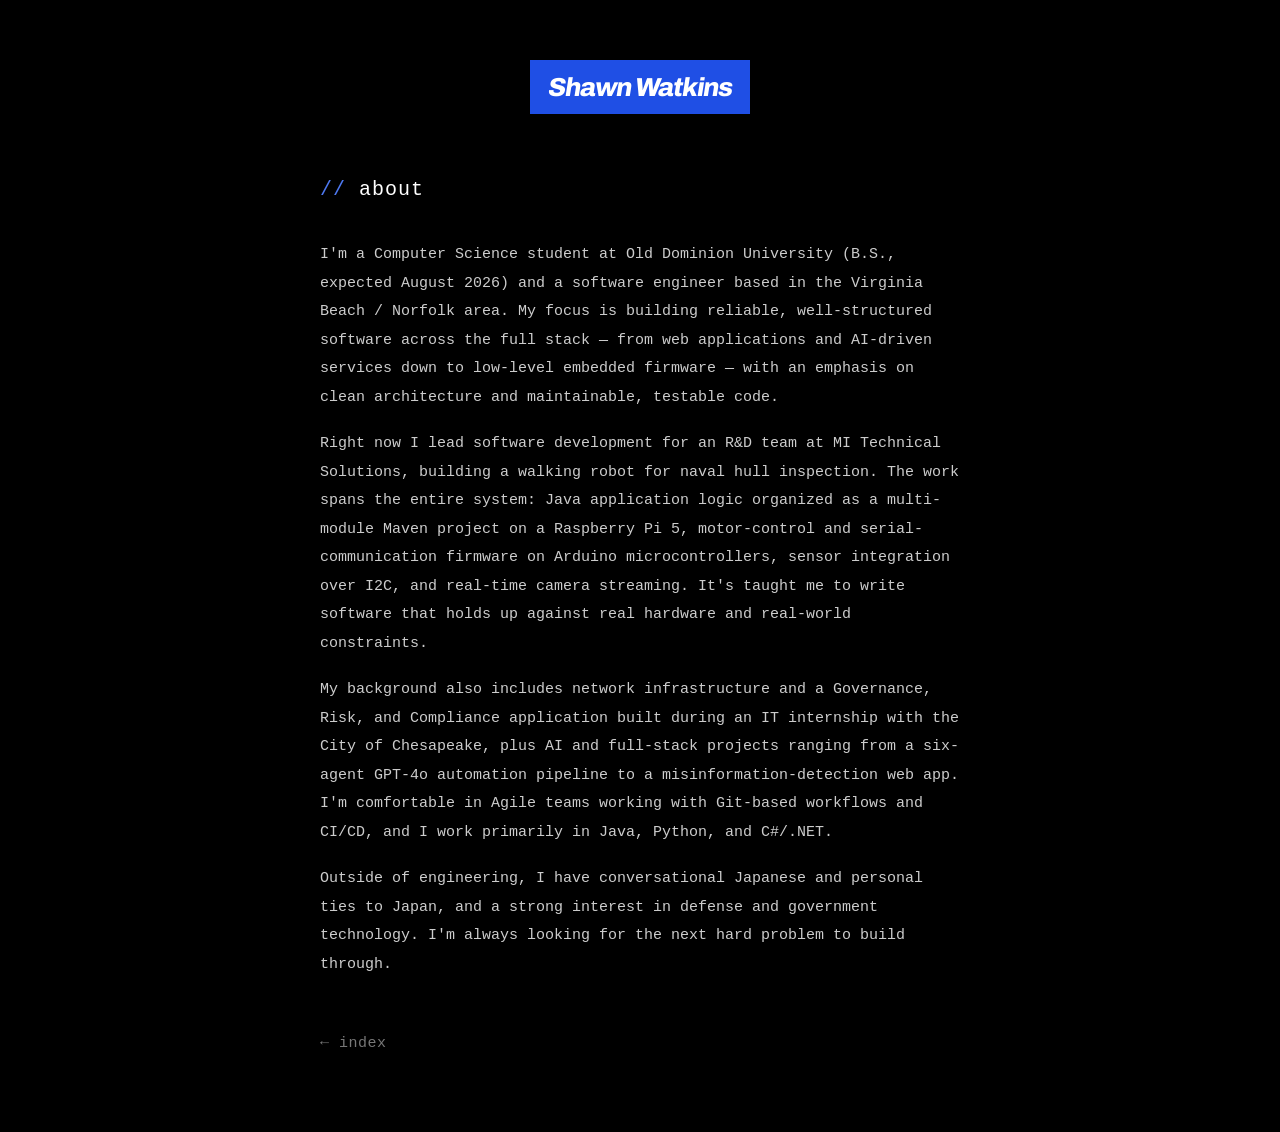
==== about.html @ 0d51aaa3 "Initial Web Files" ====
<!DOCTYPE html>
<html lang="en">
<head>
<meta charset="UTF-8">
<meta name="viewport" content="width=device-width, initial-scale=1.0">
<title>about — Shawn Watkins</title>
<link rel="preconnect" href="https://fonts.googleapis.com">
<link rel="preconnect" href="https://fonts.gstatic.com" crossorigin>
<link href="https://fonts.googleapis.com/css2?family=Archivo:wght@800&display=swap" rel="stylesheet">
<link rel="stylesheet" href="style.css">
</head>
<body>

  <a class="wordmark-box small" href="index.html"><span class="wordmark">Shawn Watkins</span></a>

  <div class="page">
    <h1>about</h1>
    <div class="prose">
      <p>I'm a Computer Science student at Old Dominion University (B.S., expected August 2026) and a software engineer based in the Virginia Beach / Norfolk area. My focus is building reliable, well-structured software across the full stack &mdash; from web applications and AI-driven services down to low-level embedded firmware &mdash; with an emphasis on clean architecture and maintainable, testable code.</p>
      <p>Right now I lead software development for an R&amp;D team at MI Technical Solutions, building a walking robot for naval hull inspection. The work spans the entire system: Java application logic organized as a multi-module Maven project on a Raspberry Pi 5, motor-control and serial-communication firmware on Arduino microcontrollers, sensor integration over I2C, and real-time camera streaming. It's taught me to write software that holds up against real hardware and real-world constraints.</p>
      <p>My background also includes network infrastructure and a Governance, Risk, and Compliance application built during an IT internship with the City of Chesapeake, plus AI and full-stack projects ranging from a six-agent GPT-4o automation pipeline to a misinformation-detection web app. I'm comfortable in Agile teams working with Git-based workflows and CI/CD, and I work primarily in Java, Python, and C#/.NET.</p>
      <p>Outside of engineering, I have conversational Japanese and personal ties to Japan, and a strong interest in defense and government technology. I'm always looking for the next hard problem to build through.</p>
    </div>
    <div class="back"><a href="index.html">&larr; index</a></div>
  </div>

</body>
</html>
---- style.css ----
/* ---- Shawn Watkins — brutalist monospace portfolio ---- */

* { margin: 0; padding: 0; box-sizing: border-box; }

html, body {
  background: #000000;
  color: #ffffff;
  font-family: "Courier New", Courier, monospace;
  -webkit-font-smoothing: antialiased;
}

body {
  min-height: 100vh;
  display: flex;
  flex-direction: column;
  align-items: center;
  padding: 60px 24px 80px;
}

/* ---- Box wordmark ---- */
.wordmark-box {
  background: #1F4FE5;
  height: 80px;
  padding: 0 26px;
  display: inline-flex;
  align-items: center;
  justify-content: center;
  text-decoration: none;
}
.wordmark-box.small {
  height: 54px;
  padding: 0 18px;
}
.wordmark {
  font-family: "Archivo", "Arial Black", sans-serif;
  font-weight: 800;
  color: #ffffff;
  font-size: 40px;
  letter-spacing: -1px;
  line-height: 1;
  display: inline-block;
  transform: skewX(-9deg);
  font-style: normal;
  white-space: nowrap;
}
.wordmark-box.small .wordmark { font-size: 26px; }

/* ---- Timestamp ---- */
.timestamp {
  color: #ffffff;
  font-size: 17px;
  margin-top: 24px;
  letter-spacing: 0.5px;
}

/* ---- Navigation (landing) ---- */
.gap { height: 150px; }

nav.main {
  display: flex;
  flex-direction: column;
  align-items: flex-start;
  gap: 34px;
}
nav.main a {
  color: #ffffff;
  text-decoration: none;
  font-size: 17px;
  letter-spacing: 0.5px;
  transition: color 0.15s ease;
}
nav.main a:hover { color: #4D78F0; }

/* ---- Social row ---- */
.social {
  display: flex;
  gap: 26px;
  margin-top: 64px;
  color: #5a5a5a;
  font-size: 22px;
}
.social a { color: #5a5a5a; text-decoration: none; transition: color 0.15s ease; }
.social a:hover { color: #ffffff; }

/* ---- Content pages ---- */
.page {
  width: 100%;
  max-width: 640px;
  margin-top: 64px;
}
.page h1 {
  font-size: 20px;
  font-weight: normal;
  letter-spacing: 1px;
  margin-bottom: 40px;
  color: #ffffff;
}
.page h1::before { content: "// "; color: #4D78F0; }

.entry { margin-bottom: 40px; }
.entry .title {
  font-size: 16px;
  color: #ffffff;
  letter-spacing: 0.5px;
}
.entry .meta {
  font-size: 14px;
  color: #777777;
  margin: 4px 0 12px;
}
.entry .stack {
  font-size: 13px;
  color: #4D78F0;
  margin-bottom: 12px;
  letter-spacing: 0.5px;
}
.entry ul { list-style: none; }
.entry li {
  font-size: 14px;
  color: #cccccc;
  line-height: 1.7;
  padding-left: 18px;
  position: relative;
  margin-bottom: 6px;
}
.entry li::before {
  content: "—";
  position: absolute;
  left: 0;
  color: #555555;
}

.entry .desc {
  font-size: 13px;
  color: #a8a8a8;
  line-height: 1.85;
  margin-bottom: 14px;
}

.entry .link {
  font-size: 13px;
  margin-top: 10px;
}
.entry .link a {
  color: #ffffff;
  text-decoration: none;
  letter-spacing: 0.5px;
  border-bottom: 1px solid #4D78F0;
  padding-bottom: 2px;
}
.entry .link a:hover { color: #4D78F0; }

.prose p {
  font-size: 15px;
  color: #cccccc;
  line-height: 1.9;
  margin-bottom: 18px;
}

.skills-grid { line-height: 2; }
.skills-grid .row { font-size: 14px; margin-bottom: 4px; }
.skills-grid .k { color: #777777; }
.skills-grid .v { color: #ffffff; }

.contact-list { line-height: 2.4; }
.contact-list a, .contact-list span {
  color: #ffffff;
  font-size: 16px;
  text-decoration: none;
  letter-spacing: 0.5px;
  display: block;
}
.contact-list .lbl { color: #777777; font-size: 13px; }
.contact-list a:hover { color: #4D78F0; }

/* ---- Back link ---- */
.back {
  margin-top: 56px;
  font-size: 15px;
}
.back a { color: #777777; text-decoration: none; letter-spacing: 0.5px; }
.back a:hover { color: #ffffff; }
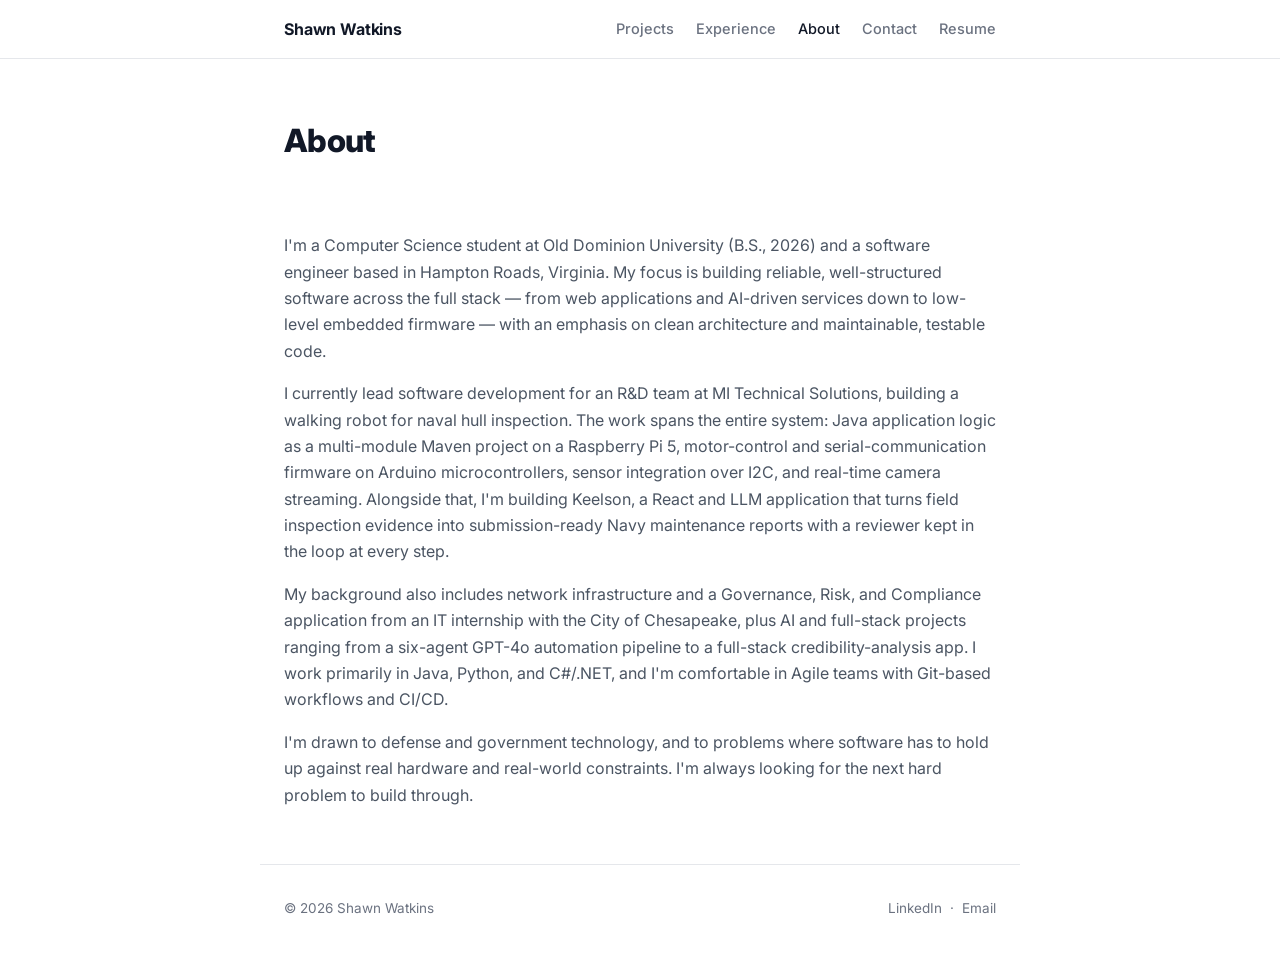
==== commit bd2b4ff2: "New site" ====
--- a/about.html
+++ b/about.html
@@ -3,26 +3,41 @@
 <head>
 <meta charset="UTF-8">
 <meta name="viewport" content="width=device-width, initial-scale=1.0">
-<title>about — Shawn Watkins</title>
+<title>About — Shawn Watkins</title>
 <link rel="preconnect" href="https://fonts.googleapis.com">
 <link rel="preconnect" href="https://fonts.gstatic.com" crossorigin>
-<link href="https://fonts.googleapis.com/css2?family=Archivo:wght@800&display=swap" rel="stylesheet">
+<link href="https://fonts.googleapis.com/css2?family=Inter:wght@400;500;600;700;800&display=swap" rel="stylesheet">
 <link rel="stylesheet" href="style.css">
 </head>
 <body>
 
-  <a class="wordmark-box small" href="index.html"><span class="wordmark">Shawn Watkins</span></a>
+<header class="site-header">
+  <nav class="nav">
+    <a class="brand" href="index.html">Shawn Watkins</a>
+    <div class="links">
+      <a href="projects.html">Projects</a>
+      <a href="experience.html">Experience</a>
+      <a href="about.html" class="active">About</a>
+      <a href="contact.html">Contact</a>
+      <a href="Shawn_Watkins_Resume.pdf" target="_blank">Resume</a>
+    </div>
+  </nav>
+</header>
 
-  <div class="page">
-    <h1>about</h1>
-    <div class="prose">
-      <p>I'm a Computer Science student at Old Dominion University (B.S., expected August 2026) and a software engineer based in the Virginia Beach / Norfolk area. My focus is building reliable, well-structured software across the full stack &mdash; from web applications and AI-driven services down to low-level embedded firmware &mdash; with an emphasis on clean architecture and maintainable, testable code.</p>
-      <p>Right now I lead software development for an R&amp;D team at MI Technical Solutions, building a walking robot for naval hull inspection. The work spans the entire system: Java application logic organized as a multi-module Maven project on a Raspberry Pi 5, motor-control and serial-communication firmware on Arduino microcontrollers, sensor integration over I2C, and real-time camera streaming. It's taught me to write software that holds up against real hardware and real-world constraints.</p>
-      <p>My background also includes network infrastructure and a Governance, Risk, and Compliance application built during an IT internship with the City of Chesapeake, plus AI and full-stack projects ranging from a six-agent GPT-4o automation pipeline to a misinformation-detection web app. I'm comfortable in Agile teams working with Git-based workflows and CI/CD, and I work primarily in Java, Python, and C#/.NET.</p>
-      <p>Outside of engineering, I have conversational Japanese and personal ties to Japan, and a strong interest in defense and government technology. I'm always looking for the next hard problem to build through.</p>
-    </div>
-    <div class="back"><a href="index.html">&larr; index</a></div>
-  </div>
+<main>
+  <div class="page-title"><h1>About</h1></div>
+  <section style="border-bottom:none;" class="prose">
+    <p>I'm a Computer Science student at Old Dominion University (B.S., 2026) and a software engineer based in Hampton Roads, Virginia. My focus is building reliable, well-structured software across the full stack — from web applications and AI-driven services down to low-level embedded firmware — with an emphasis on clean architecture and maintainable, testable code.</p>
+    <p>I currently lead software development for an R&amp;D team at MI Technical Solutions, building a walking robot for naval hull inspection. The work spans the entire system: Java application logic as a multi-module Maven project on a Raspberry Pi 5, motor-control and serial-communication firmware on Arduino microcontrollers, sensor integration over I2C, and real-time camera streaming. Alongside that, I'm building Keelson, a React and LLM application that turns field inspection evidence into submission-ready Navy maintenance reports with a reviewer kept in the loop at every step.</p>
+    <p>My background also includes network infrastructure and a Governance, Risk, and Compliance application from an IT internship with the City of Chesapeake, plus AI and full-stack projects ranging from a six-agent GPT-4o automation pipeline to a full-stack credibility-analysis app. I work primarily in Java, Python, and C#/.NET, and I'm comfortable in Agile teams with Git-based workflows and CI/CD.</p>
+    <p>I'm drawn to defense and government technology, and to problems where software has to hold up against real hardware and real-world constraints. I'm always looking for the next hard problem to build through.</p>
+  </section>
+</main>
+
+<footer>
+  <span>© 2026 Shawn Watkins</span>
+  <span><a href="https://www.linkedin.com/in/shawn-watkins-51b217351" target="_blank">LinkedIn</a> &nbsp;·&nbsp; <a href="mailto:shawnwatkins120@gmail.com">Email</a></span>
+</footer>
 
 </body>
 </html>
--- a/style.css
+++ b/style.css
@@ -1,182 +1,129 @@
-/* ---- Shawn Watkins — brutalist monospace portfolio ---- */
+/* ---- Shawn Watkins — clean professional portfolio ---- */
+:root {
+  --bg: #ffffff;
+  --surface: #f8fafc;
+  --border: #e5e7eb;
+  --text: #111827;
+  --text-soft: #4b5563;
+  --text-mute: #6b7280;
+  --accent: #2563eb;
+  --accent-soft: #eff4ff;
+  --max: 760px;
+}
+* { margin: 0; padding: 0; box-sizing: border-box; }
+html { scroll-behavior: smooth; }
+body {
+  background: var(--bg);
+  color: var(--text-soft);
+  font-family: "Inter", -apple-system, BlinkMacSystemFont, "Segoe UI", Roboto, Helvetica, Arial, sans-serif;
+  line-height: 1.65;
+  -webkit-font-smoothing: antialiased;
+  font-size: 16px;
+}
+a { color: var(--accent); text-decoration: none; }
+a:hover { text-decoration: underline; }
 
-* { margin: 0; padding: 0; box-sizing: border-box; }
+/* ---- Header / nav ---- */
+.site-header {
+  border-bottom: 1px solid var(--border);
+  position: sticky; top: 0;
+  background: rgba(255,255,255,0.85);
+  backdrop-filter: saturate(180%) blur(8px);
+  z-index: 10;
+}
+.nav {
+  max-width: var(--max); margin: 0 auto;
+  padding: 16px 24px;
+  display: flex; align-items: center; justify-content: space-between;
+}
+.nav .brand { font-weight: 700; color: var(--text); font-size: 16px; letter-spacing: -0.01em; }
+.nav .brand:hover { text-decoration: none; color: var(--accent); }
+.nav .links { display: flex; gap: 22px; }
+.nav .links a { color: var(--text-mute); font-size: 14.5px; font-weight: 500; }
+.nav .links a:hover { color: var(--text); text-decoration: none; }
+.nav .links a.active { color: var(--text); }
 
-html, body {
-  background: #000000;
-  color: #ffffff;
-  font-family: "Courier New", Courier, monospace;
-  -webkit-font-smoothing: antialiased;
+/* ---- Layout ---- */
+main { max-width: var(--max); margin: 0 auto; padding: 0 24px; }
+section { padding: 56px 0; border-bottom: 1px solid var(--border); }
+section:last-of-type { border-bottom: none; }
+.eyebrow {
+  font-size: 12px; font-weight: 600; letter-spacing: 0.08em;
+  text-transform: uppercase; color: var(--text-mute); margin-bottom: 20px;
 }
 
-body {
-  min-height: 100vh;
-  display: flex;
-  flex-direction: column;
-  align-items: center;
-  padding: 60px 24px 80px;
+/* ---- Hero ---- */
+.hero { padding: 72px 0 56px; border-bottom: 1px solid var(--border); }
+.hero h1 { font-size: 42px; font-weight: 800; color: var(--text); letter-spacing: -0.03em; line-height: 1.1; }
+.hero .role { font-size: 19px; color: var(--text); font-weight: 600; margin-top: 12px; }
+.hero .tagline { font-size: 17px; color: var(--text-soft); margin-top: 14px; max-width: 600px; }
+.hero .meta { font-size: 14.5px; color: var(--text-mute); margin-top: 16px; }
+.hero .cta { display: flex; gap: 14px; margin-top: 26px; flex-wrap: wrap; }
+.btn {
+  display: inline-flex; align-items: center; gap: 7px;
+  font-size: 14.5px; font-weight: 600; padding: 9px 16px; border-radius: 8px;
 }
+.btn-primary { background: var(--accent); color: #fff; }
+.btn-primary:hover { background: #1d4ed8; text-decoration: none; }
+.btn-ghost { border: 1px solid var(--border); color: var(--text); }
+.btn-ghost:hover { border-color: #cbd5e1; background: var(--surface); text-decoration: none; }
 
-/* ---- Box wordmark ---- */
-.wordmark-box {
-  background: #1F4FE5;
-  height: 80px;
-  padding: 0 26px;
-  display: inline-flex;
-  align-items: center;
-  justify-content: center;
-  text-decoration: none;
+/* ---- Section titles for sub-pages ---- */
+.page-title { padding: 56px 0 8px; }
+.page-title h1 { font-size: 32px; font-weight: 800; color: var(--text); letter-spacing: -0.02em; }
+.page-title p { color: var(--text-mute); margin-top: 8px; }
+
+/* ---- Prose ---- */
+.prose p { margin-bottom: 16px; }
+.prose p:last-child { margin-bottom: 0; }
+
+/* ---- Project cards ---- */
+.projects { display: flex; flex-direction: column; gap: 18px; }
+.card {
+  border: 1px solid var(--border); border-radius: 12px; padding: 24px;
+  transition: border-color 0.15s ease, box-shadow 0.15s ease;
 }
-.wordmark-box.small {
-  height: 54px;
-  padding: 0 18px;
+.card:hover { border-color: #cbd5e1; box-shadow: 0 4px 16px rgba(15,23,42,0.05); }
+.card .card-top { display: flex; justify-content: space-between; align-items: baseline; gap: 12px; }
+.card h3 { font-size: 18px; color: var(--text); font-weight: 700; }
+.card .flag {
+  font-size: 11px; font-weight: 600; letter-spacing: 0.04em; text-transform: uppercase;
+  color: var(--accent); background: var(--accent-soft); padding: 3px 9px; border-radius: 999px; white-space: nowrap;
 }
-.wordmark {
-  font-family: "Archivo", "Arial Black", sans-serif;
-  font-weight: 800;
-  color: #ffffff;
-  font-size: 40px;
-  letter-spacing: -1px;
-  line-height: 1;
-  display: inline-block;
-  transform: skewX(-9deg);
-  font-style: normal;
-  white-space: nowrap;
+.card .ctx { font-size: 13.5px; color: var(--text-mute); margin-top: 3px; }
+.card .desc { margin-top: 12px; font-size: 15px; color: var(--text-soft); }
+.card .tags { margin-top: 16px; display: flex; flex-wrap: wrap; gap: 8px; }
+.card .tag { font-size: 12.5px; color: #475569; background: var(--surface); border: 1px solid var(--border); padding: 3px 10px; border-radius: 6px; }
+.card .card-links { margin-top: 16px; display: flex; gap: 18px; font-size: 14px; font-weight: 600; }
+
+/* ---- Experience / list entries ---- */
+.entry { padding: 24px 0; border-bottom: 1px solid var(--border); }
+.entry:last-child { border-bottom: none; }
+.entry .row { display: flex; justify-content: space-between; align-items: baseline; gap: 12px; flex-wrap: wrap; }
+.entry h3 { font-size: 17px; color: var(--text); font-weight: 700; }
+.entry .org { font-size: 15px; color: var(--text-soft); }
+.entry .when { font-size: 13.5px; color: var(--text-mute); white-space: nowrap; }
+.entry ul { margin: 12px 0 0; padding-left: 18px; }
+.entry li { font-size: 15px; color: var(--text-soft); margin-bottom: 6px; }
+
+/* ---- Skills ---- */
+.skills { display: grid; grid-template-columns: 140px 1fr; gap: 10px 20px; }
+.skills .k { font-size: 14px; color: var(--text-mute); font-weight: 600; }
+.skills .v { font-size: 15px; color: var(--text); }
+
+/* ---- Contact ---- */
+.contact-list { display: flex; flex-direction: column; gap: 18px; }
+.contact-list .item .lbl { font-size: 12px; text-transform: uppercase; letter-spacing: 0.06em; color: var(--text-mute); }
+.contact-list .item a, .contact-list .item span { font-size: 17px; color: var(--text); }
+
+/* ---- Footer ---- */
+footer { max-width: var(--max); margin: 0 auto; padding: 32px 24px 48px; color: var(--text-mute); font-size: 13.5px; display: flex; justify-content: space-between; flex-wrap: wrap; gap: 12px; border-top: 1px solid var(--border); }
+footer a { color: var(--text-mute); }
+footer a:hover { color: var(--text); text-decoration: none; }
+
+@media (max-width: 560px) {
+  .hero h1 { font-size: 34px; }
+  .nav .links { gap: 14px; }
+  .skills { grid-template-columns: 1fr; gap: 2px 0; }
+  .skills .k { margin-top: 10px; }
 }
-.wordmark-box.small .wordmark { font-size: 26px; }
-
-/* ---- Timestamp ---- */
-.timestamp {
-  color: #ffffff;
-  font-size: 17px;
-  margin-top: 24px;
-  letter-spacing: 0.5px;
-}
-
-/* ---- Navigation (landing) ---- */
-.gap { height: 150px; }
-
-nav.main {
-  display: flex;
-  flex-direction: column;
-  align-items: flex-start;
-  gap: 34px;
-}
-nav.main a {
-  color: #ffffff;
-  text-decoration: none;
-  font-size: 17px;
-  letter-spacing: 0.5px;
-  transition: color 0.15s ease;
-}
-nav.main a:hover { color: #4D78F0; }
-
-/* ---- Social row ---- */
-.social {
-  display: flex;
-  gap: 26px;
-  margin-top: 64px;
-  color: #5a5a5a;
-  font-size: 22px;
-}
-.social a { color: #5a5a5a; text-decoration: none; transition: color 0.15s ease; }
-.social a:hover { color: #ffffff; }
-
-/* ---- Content pages ---- */
-.page {
-  width: 100%;
-  max-width: 640px;
-  margin-top: 64px;
-}
-.page h1 {
-  font-size: 20px;
-  font-weight: normal;
-  letter-spacing: 1px;
-  margin-bottom: 40px;
-  color: #ffffff;
-}
-.page h1::before { content: "// "; color: #4D78F0; }
-
-.entry { margin-bottom: 40px; }
-.entry .title {
-  font-size: 16px;
-  color: #ffffff;
-  letter-spacing: 0.5px;
-}
-.entry .meta {
-  font-size: 14px;
-  color: #777777;
-  margin: 4px 0 12px;
-}
-.entry .stack {
-  font-size: 13px;
-  color: #4D78F0;
-  margin-bottom: 12px;
-  letter-spacing: 0.5px;
-}
-.entry ul { list-style: none; }
-.entry li {
-  font-size: 14px;
-  color: #cccccc;
-  line-height: 1.7;
-  padding-left: 18px;
-  position: relative;
-  margin-bottom: 6px;
-}
-.entry li::before {
-  content: "—";
-  position: absolute;
-  left: 0;
-  color: #555555;
-}
-
-.entry .desc {
-  font-size: 13px;
-  color: #a8a8a8;
-  line-height: 1.85;
-  margin-bottom: 14px;
-}
-
-.entry .link {
-  font-size: 13px;
-  margin-top: 10px;
-}
-.entry .link a {
-  color: #ffffff;
-  text-decoration: none;
-  letter-spacing: 0.5px;
-  border-bottom: 1px solid #4D78F0;
-  padding-bottom: 2px;
-}
-.entry .link a:hover { color: #4D78F0; }
-
-.prose p {
-  font-size: 15px;
-  color: #cccccc;
-  line-height: 1.9;
-  margin-bottom: 18px;
-}
-
-.skills-grid { line-height: 2; }
-.skills-grid .row { font-size: 14px; margin-bottom: 4px; }
-.skills-grid .k { color: #777777; }
-.skills-grid .v { color: #ffffff; }
-
-.contact-list { line-height: 2.4; }
-.contact-list a, .contact-list span {
-  color: #ffffff;
-  font-size: 16px;
-  text-decoration: none;
-  letter-spacing: 0.5px;
-  display: block;
-}
-.contact-list .lbl { color: #777777; font-size: 13px; }
-.contact-list a:hover { color: #4D78F0; }
-
-/* ---- Back link ---- */
-.back {
-  margin-top: 56px;
-  font-size: 15px;
-}
-.back a { color: #777777; text-decoration: none; letter-spacing: 0.5px; }
-.back a:hover { color: #ffffff; }
